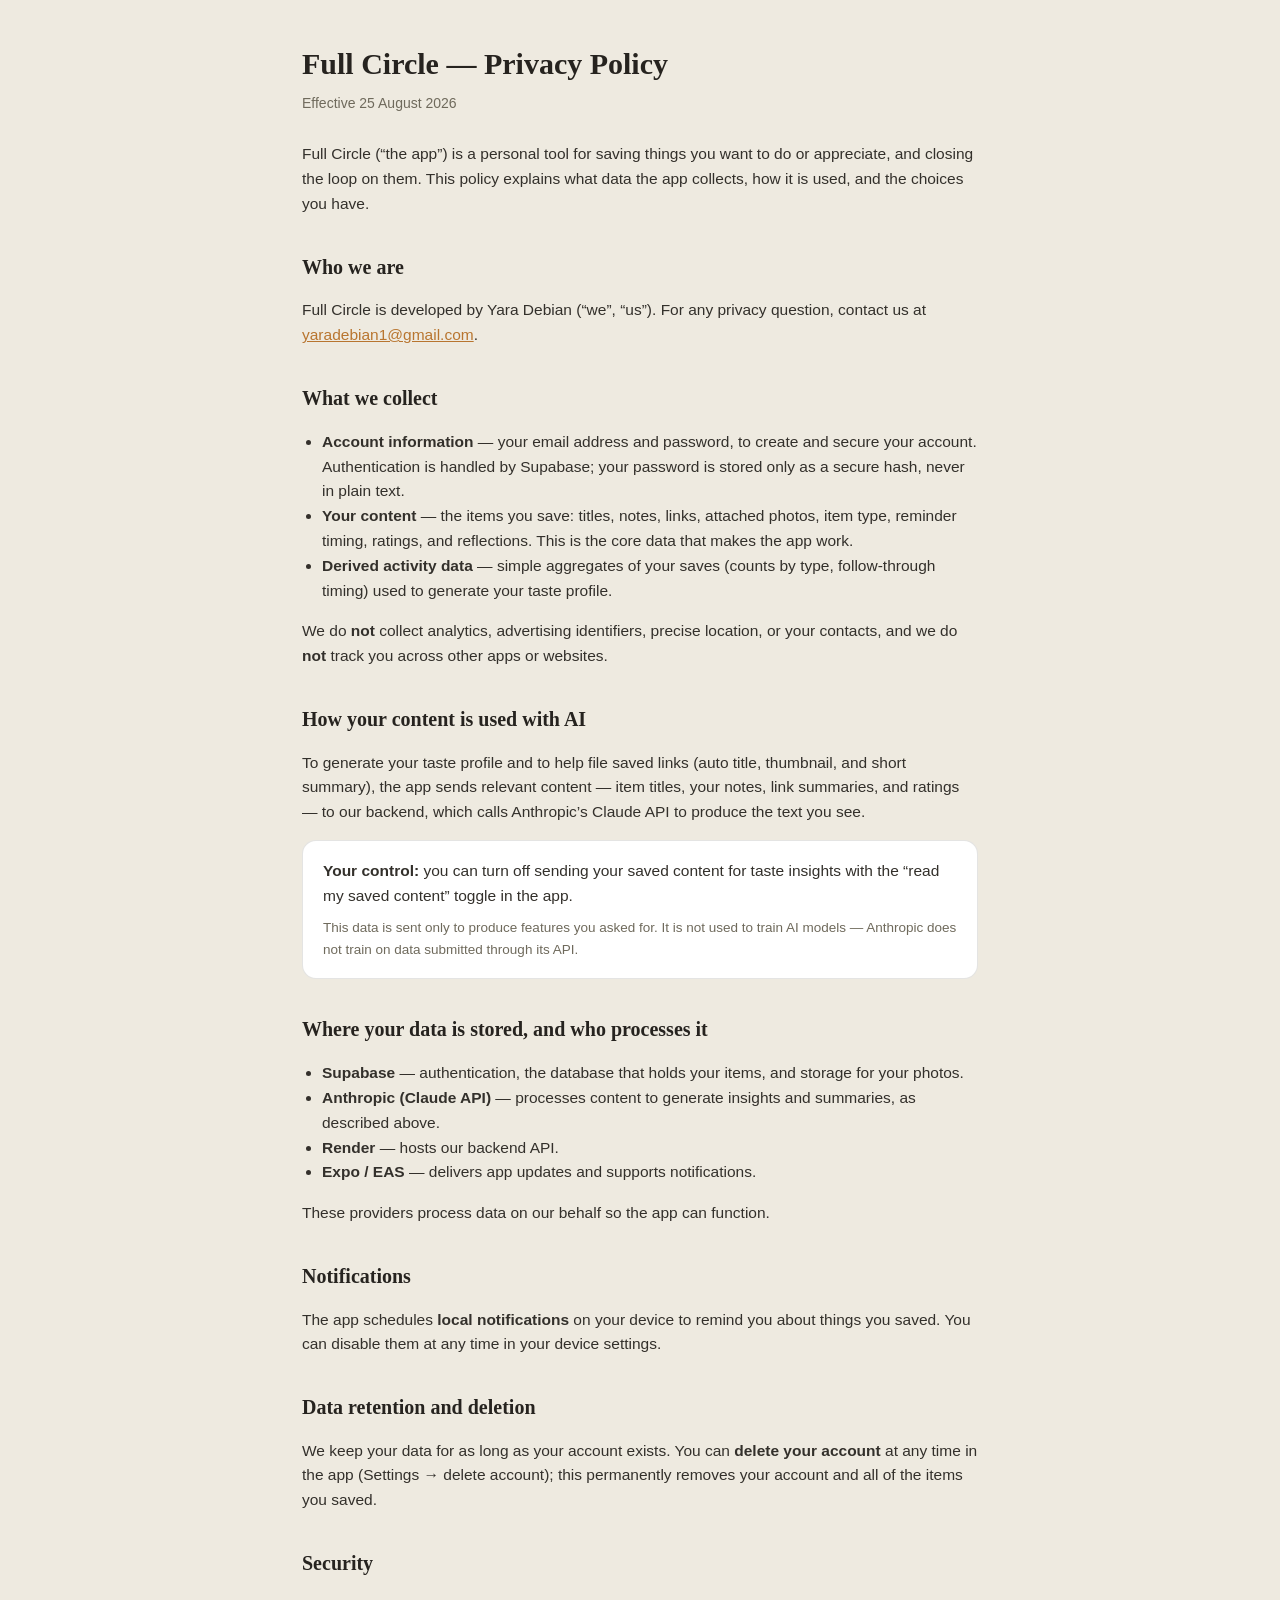
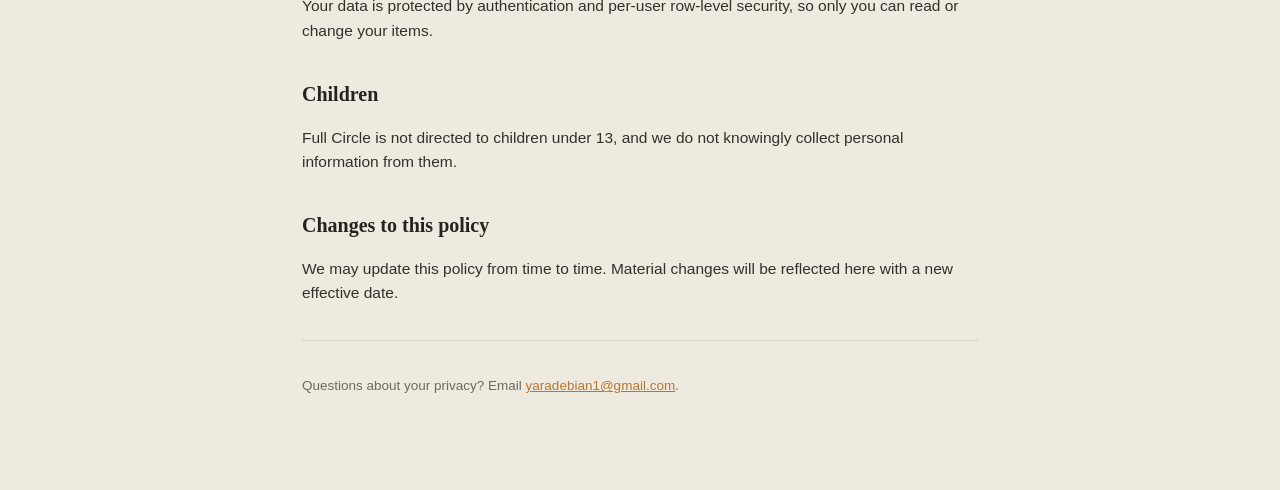
==== privacy.html @ 28b09f94 "add privacy policy" ====
<!doctype html>
<html lang="en">
<head>
<meta charset="utf-8" />
<meta name="viewport" content="width=device-width, initial-scale=1" />
<title>Full Circle — Privacy Policy</title>
<style>
  :root { --bg:#eeeae0; --surface:#fff; --ink:#26231f; --soft:#6f6a5c; --ring:#2f4a3e; --accent:#b8752f; --border:rgba(38,35,31,0.12); }
  * { box-sizing:border-box; }
  body { margin:0; background:var(--bg); color:var(--ink); font-family:-apple-system,BlinkMacSystemFont,"Segoe UI",Roboto,Helvetica,Arial,sans-serif; line-height:1.6; }
  .wrap { max-width:720px; margin:0 auto; padding:40px 22px 80px; }
  h1 { font-family:Georgia,serif; font-size:30px; margin:0 0 4px; }
  .eff { color:var(--soft); font-size:14px; margin:0 0 28px; }
  h2 { font-family:Georgia,serif; font-size:20px; margin:34px 0 10px; }
  p, li { font-size:15.5px; color:#33302b; }
  a { color:var(--accent); }
  ul { padding-left:20px; }
  .card { background:var(--surface); border:1px solid var(--border); border-radius:14px; padding:18px 20px; margin-top:14px; }
  hr { border:none; border-top:1px solid var(--border); margin:34px 0; }
  .muted { color:var(--soft); font-size:13.5px; }
</style>
</head>
<body>
<div class="wrap">
  <h1>Full Circle — Privacy Policy</h1>
  <p class="eff">Effective 25 August 2026</p>

  <p>Full Circle (“the app”) is a personal tool for saving things you want to do or appreciate, and closing the loop on them. This policy explains what data the app collects, how it is used, and the choices you have.</p>

  <h2>Who we are</h2>
  <p>Full Circle is developed by Yara Debian (“we”, “us”). For any privacy question, contact us at <a href="mailto:yaradebian1@gmail.com">yaradebian1@gmail.com</a>.</p>

  <h2>What we collect</h2>
  <ul>
    <li><strong>Account information</strong> — your email address and password, to create and secure your account. Authentication is handled by Supabase; your password is stored only as a secure hash, never in plain text.</li>
    <li><strong>Your content</strong> — the items you save: titles, notes, links, attached photos, item type, reminder timing, ratings, and reflections. This is the core data that makes the app work.</li>
    <li><strong>Derived activity data</strong> — simple aggregates of your saves (counts by type, follow-through timing) used to generate your taste profile.</li>
  </ul>
  <p>We do <strong>not</strong> collect analytics, advertising identifiers, precise location, or your contacts, and we do <strong>not</strong> track you across other apps or websites.</p>

  <h2>How your content is used with AI</h2>
  <p>To generate your taste profile and to help file saved links (auto title, thumbnail, and short summary), the app sends relevant content — item titles, your notes, link summaries, and ratings — to our backend, which calls Anthropic’s Claude API to produce the text you see.</p>
  <div class="card">
    <p style="margin:0 0 8px"><strong>Your control:</strong> you can turn off sending your saved content for taste insights with the “read my saved content” toggle in the app.</p>
    <p style="margin:0" class="muted">This data is sent only to produce features you asked for. It is not used to train AI models — Anthropic does not train on data submitted through its API.</p>
  </div>

  <h2>Where your data is stored, and who processes it</h2>
  <ul>
    <li><strong>Supabase</strong> — authentication, the database that holds your items, and storage for your photos.</li>
    <li><strong>Anthropic (Claude API)</strong> — processes content to generate insights and summaries, as described above.</li>
    <li><strong>Render</strong> — hosts our backend API.</li>
    <li><strong>Expo / EAS</strong> — delivers app updates and supports notifications.</li>
  </ul>
  <p>These providers process data on our behalf so the app can function.</p>

  <h2>Notifications</h2>
  <p>The app schedules <strong>local notifications</strong> on your device to remind you about things you saved. You can disable them at any time in your device settings.</p>

  <h2>Data retention and deletion</h2>
  <p>We keep your data for as long as your account exists. You can <strong>delete your account</strong> at any time in the app (Settings → delete account); this permanently removes your account and all of the items you saved.</p>

  <h2>Security</h2>
  <p>Your data is protected by authentication and per-user row-level security, so only you can read or change your items.</p>

  <h2>Children</h2>
  <p>Full Circle is not directed to children under 13, and we do not knowingly collect personal information from them.</p>

  <h2>Changes to this policy</h2>
  <p>We may update this policy from time to time. Material changes will be reflected here with a new effective date.</p>

  <hr />
  <p class="muted">Questions about your privacy? Email <a href="mailto:yaradebian1@gmail.com">yaradebian1@gmail.com</a>.</p>
</div>
</body>
</html>
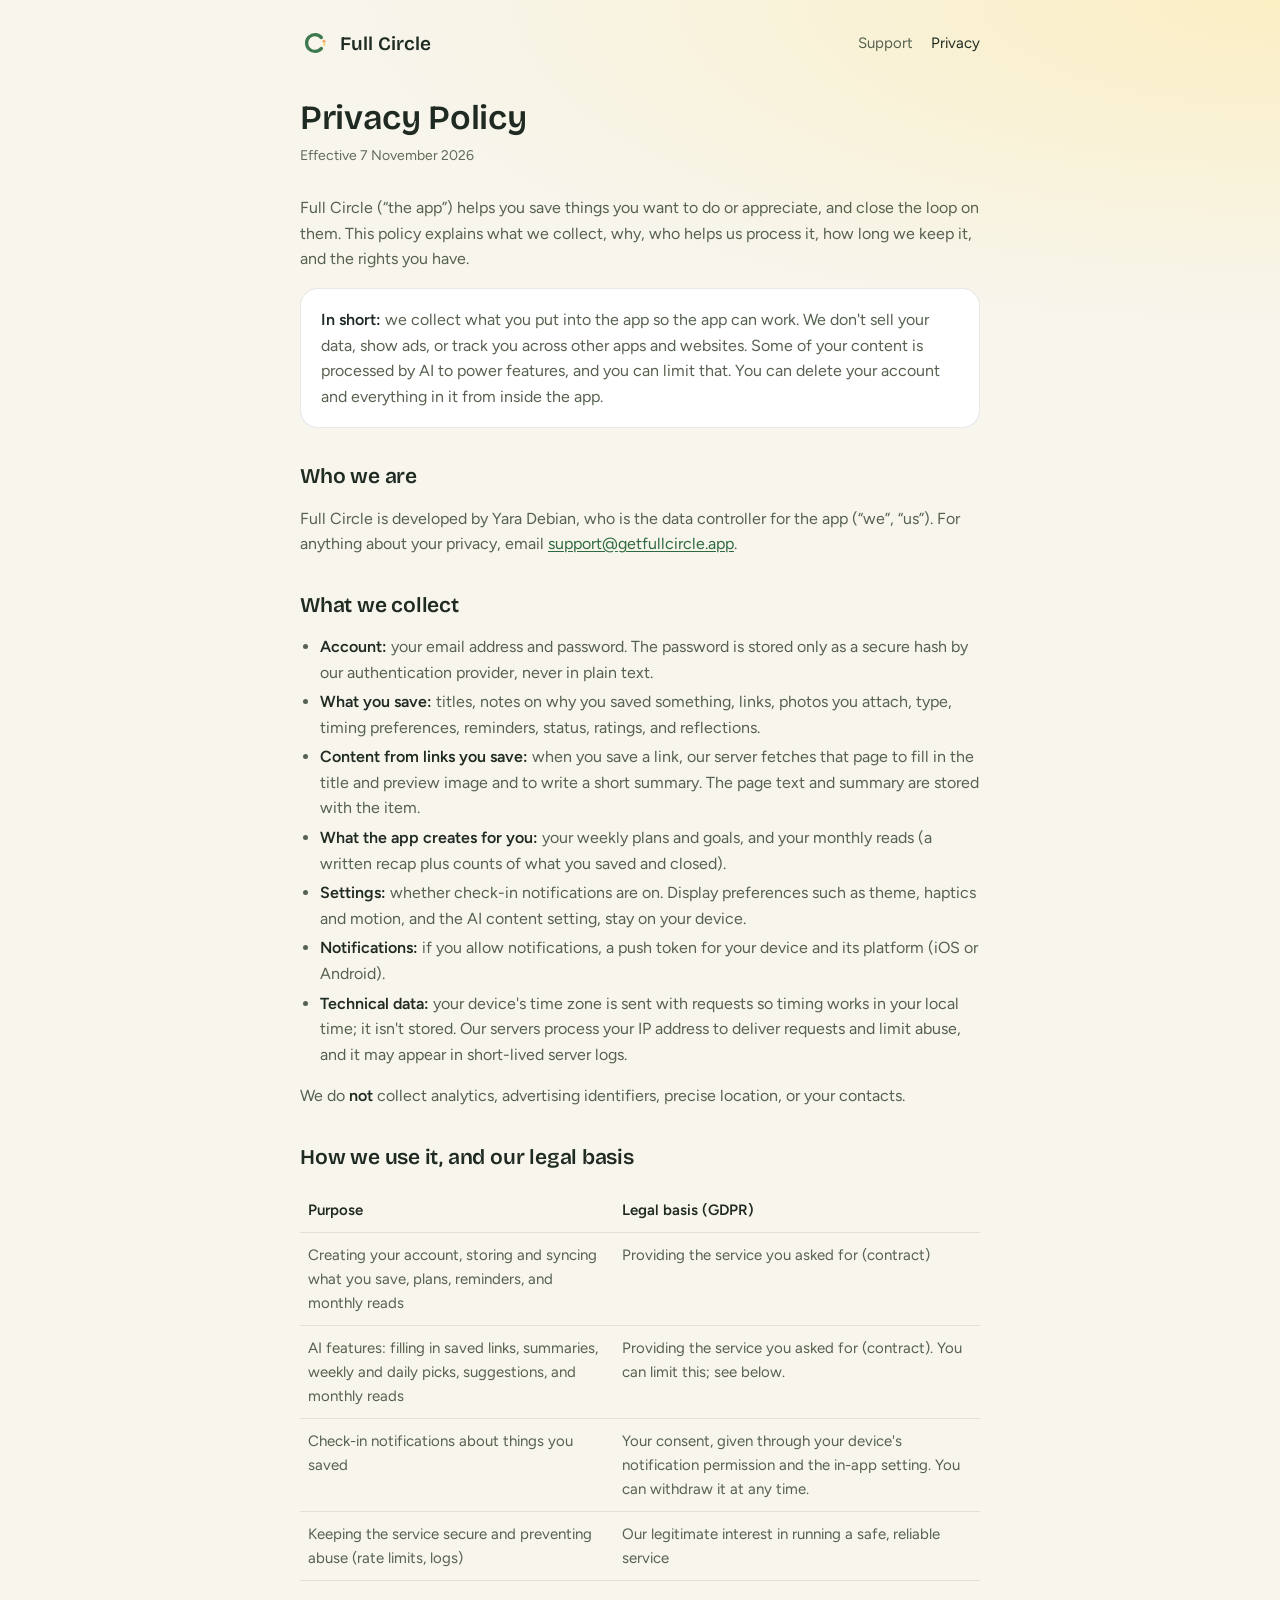
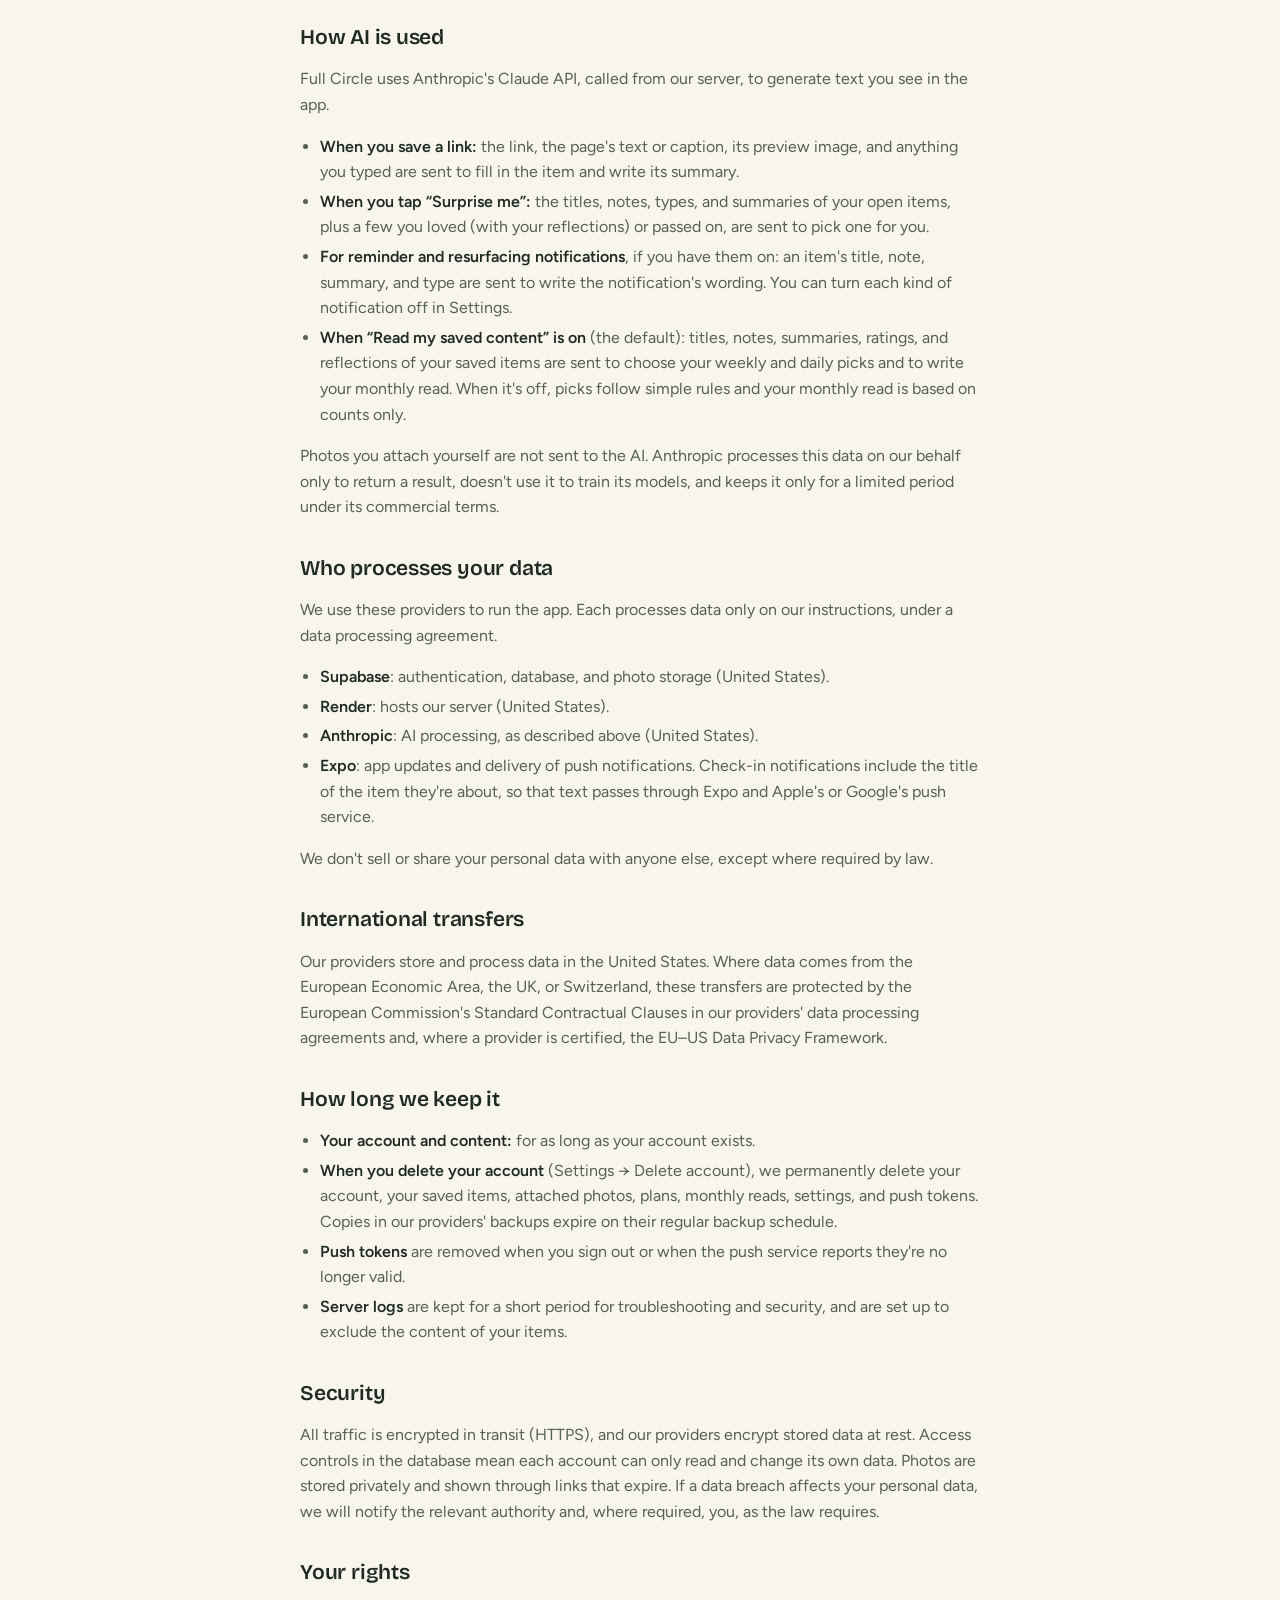
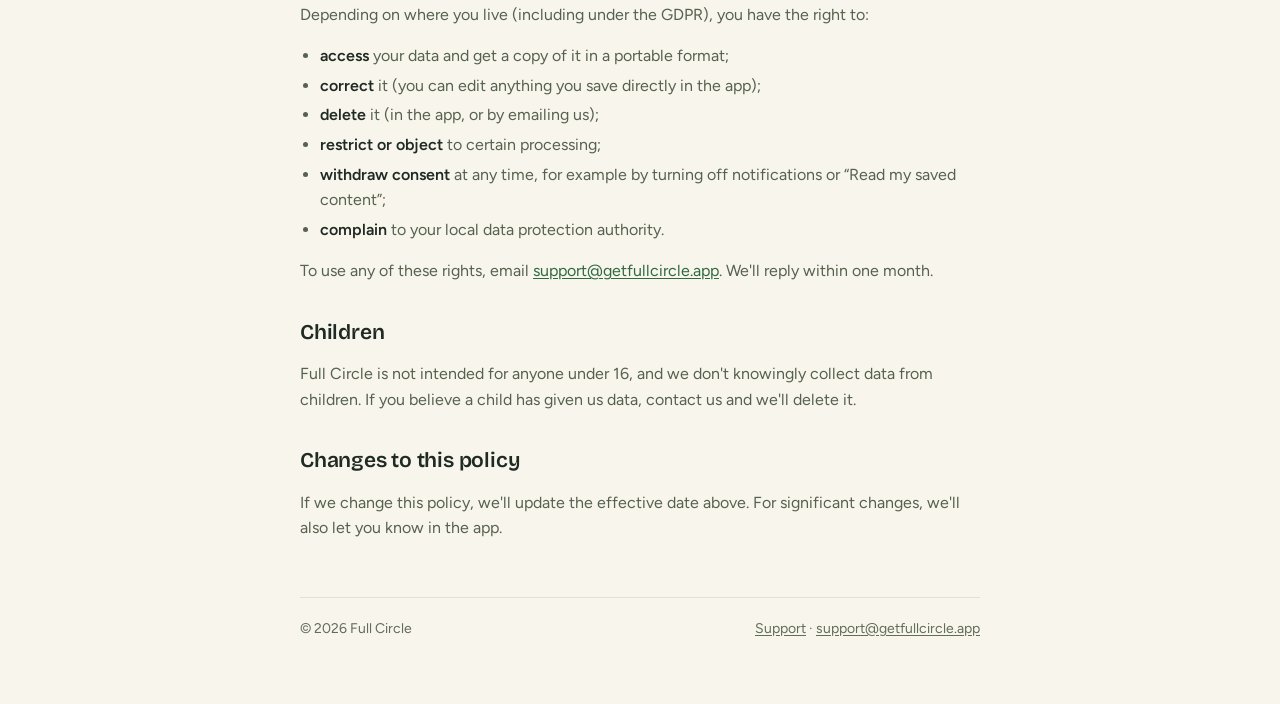
==== commit 724b5ed7: "Landing page, support page, and rewritten privacy policy - index.html is now a simple landing page; " ====
--- a/privacy.html
+++ b/privacy.html
@@ -3,74 +3,114 @@
 <head>
 <meta charset="utf-8" />
 <meta name="viewport" content="width=device-width, initial-scale=1" />
-<title>Full Circle — Privacy Policy</title>
-<style>
-  :root { --bg:#eeeae0; --surface:#fff; --ink:#26231f; --soft:#6f6a5c; --ring:#2f4a3e; --accent:#b8752f; --border:rgba(38,35,31,0.12); }
-  * { box-sizing:border-box; }
-  body { margin:0; background:var(--bg); color:var(--ink); font-family:-apple-system,BlinkMacSystemFont,"Segoe UI",Roboto,Helvetica,Arial,sans-serif; line-height:1.6; }
-  .wrap { max-width:720px; margin:0 auto; padding:40px 22px 80px; }
-  h1 { font-family:Georgia,serif; font-size:30px; margin:0 0 4px; }
-  .eff { color:var(--soft); font-size:14px; margin:0 0 28px; }
-  h2 { font-family:Georgia,serif; font-size:20px; margin:34px 0 10px; }
-  p, li { font-size:15.5px; color:#33302b; }
-  a { color:var(--accent); }
-  ul { padding-left:20px; }
-  .card { background:var(--surface); border:1px solid var(--border); border-radius:14px; padding:18px 20px; margin-top:14px; }
-  hr { border:none; border-top:1px solid var(--border); margin:34px 0; }
-  .muted { color:var(--soft); font-size:13.5px; }
-</style>
+<title>Full Circle Privacy Policy</title>
+<meta name="description" content="What Full Circle collects, why, who processes it, and the choices you have." />
+<meta name="theme-color" content="#F7F5EC" media="(prefers-color-scheme: light)" />
+<meta name="theme-color" content="#1A1816" media="(prefers-color-scheme: dark)" />
+<link rel="icon" type="image/png" href="assets/favicon.png" />
+<link rel="apple-touch-icon" href="assets/apple-touch-icon.png" />
+<link rel="stylesheet" href="assets/site.css" />
 </head>
 <body>
 <div class="wrap">
-  <h1>Full Circle — Privacy Policy</h1>
-  <p class="eff">Effective 25 August 2026</p>
+  <nav class="nav">
+    <a class="brand" href="/"><svg viewBox="0 0 100 100" aria-hidden="true"><path d="M71.4 32 A28 28 0 1 0 71.4 68" fill="none" stroke="var(--fern)" stroke-width="11" stroke-linecap="round"/><circle cx="80" cy="44" r="5" fill="var(--apricot)"/><circle cx="81" cy="55" r="4" fill="var(--butter)"/></svg>Full Circle</a>
+    <div class="nav-links"><a href="/support">Support</a><a href="/privacy" aria-current="page">Privacy</a></div>
+  </nav>
 
-  <p>Full Circle (“the app”) is a personal tool for saving things you want to do or appreciate, and closing the loop on them. This policy explains what data the app collects, how it is used, and the choices you have.</p>
+  <main>
+  <h1>Privacy Policy</h1>
+  <p class="meta">Effective 7 November 2026</p>
+
+  <p>Full Circle (“the app”) helps you save things you want to do or appreciate, and close the loop on them. This policy explains what we collect, why, who helps us process it, how long we keep it, and the rights you have.</p>
+
+  <div class="card">
+    <p><strong>In short:</strong> we collect what you put into the app so the app can work. We don't sell your data, show ads, or track you across other apps and websites. Some of your content is processed by AI to power features, and you can limit that. You can delete your account and everything in it from inside the app.</p>
+  </div>
 
   <h2>Who we are</h2>
-  <p>Full Circle is developed by Yara Debian (“we”, “us”). For any privacy question, contact us at <a href="mailto:yaradebian1@gmail.com">yaradebian1@gmail.com</a>.</p>
+  <p>Full Circle is developed by Yara Debian, who is the data controller for the app (“we”, “us”). For anything about your privacy, email <a href="mailto:support@getfullcircle.app">support@getfullcircle.app</a>.</p>
 
   <h2>What we collect</h2>
   <ul>
-    <li><strong>Account information</strong> — your email address and password, to create and secure your account. Authentication is handled by Supabase; your password is stored only as a secure hash, never in plain text.</li>
-    <li><strong>Your content</strong> — the items you save: titles, notes, links, attached photos, item type, reminder timing, ratings, and reflections. This is the core data that makes the app work.</li>
-    <li><strong>Derived activity data</strong> — simple aggregates of your saves (counts by type, follow-through timing) used to generate your taste profile.</li>
+    <li><strong>Account:</strong> your email address and password. The password is stored only as a secure hash by our authentication provider, never in plain text.</li>
+    <li><strong>What you save:</strong> titles, notes on why you saved something, links, photos you attach, type, timing preferences, reminders, status, ratings, and reflections.</li>
+    <li><strong>Content from links you save:</strong> when you save a link, our server fetches that page to fill in the title and preview image and to write a short summary. The page text and summary are stored with the item.</li>
+    <li><strong>What the app creates for you:</strong> your weekly plans and goals, and your monthly reads (a written recap plus counts of what you saved and closed).</li>
+    <li><strong>Settings:</strong> whether check-in notifications are on. Display preferences such as theme, haptics and motion, and the AI content setting, stay on your device.</li>
+    <li><strong>Notifications:</strong> if you allow notifications, a push token for your device and its platform (iOS or Android).</li>
+    <li><strong>Technical data:</strong> your device's time zone is sent with requests so timing works in your local time; it isn't stored. Our servers process your IP address to deliver requests and limit abuse, and it may appear in short-lived server logs.</li>
   </ul>
-  <p>We do <strong>not</strong> collect analytics, advertising identifiers, precise location, or your contacts, and we do <strong>not</strong> track you across other apps or websites.</p>
+  <p>We do <strong>not</strong> collect analytics, advertising identifiers, precise location, or your contacts.</p>
 
-  <h2>How your content is used with AI</h2>
-  <p>To generate your taste profile and to help file saved links (auto title, thumbnail, and short summary), the app sends relevant content — item titles, your notes, link summaries, and ratings — to our backend, which calls Anthropic’s Claude API to produce the text you see.</p>
-  <div class="card">
-    <p style="margin:0 0 8px"><strong>Your control:</strong> you can turn off sending your saved content for taste insights with the “read my saved content” toggle in the app.</p>
-    <p style="margin:0" class="muted">This data is sent only to produce features you asked for. It is not used to train AI models — Anthropic does not train on data submitted through its API.</p>
+  <h2>How we use it, and our legal basis</h2>
+  <div class="table-scroll">
+  <table>
+    <tr><th>Purpose</th><th>Legal basis (GDPR)</th></tr>
+    <tr><td>Creating your account, storing and syncing what you save, plans, reminders, and monthly reads</td><td>Providing the service you asked for (contract)</td></tr>
+    <tr><td>AI features: filling in saved links, summaries, weekly and daily picks, suggestions, and monthly reads</td><td>Providing the service you asked for (contract). You can limit this; see below.</td></tr>
+    <tr><td>Check-in notifications about things you saved</td><td>Your consent, given through your device's notification permission and the in-app setting. You can withdraw it at any time.</td></tr>
+    <tr><td>Keeping the service secure and preventing abuse (rate limits, logs)</td><td>Our legitimate interest in running a safe, reliable service</td></tr>
+  </table>
   </div>
 
-  <h2>Where your data is stored, and who processes it</h2>
+  <h2>How AI is used</h2>
+  <p>Full Circle uses Anthropic's Claude API, called from our server, to generate text you see in the app.</p>
   <ul>
-    <li><strong>Supabase</strong> — authentication, the database that holds your items, and storage for your photos.</li>
-    <li><strong>Anthropic (Claude API)</strong> — processes content to generate insights and summaries, as described above.</li>
-    <li><strong>Render</strong> — hosts our backend API.</li>
-    <li><strong>Expo / EAS</strong> — delivers app updates and supports notifications.</li>
+    <li><strong>When you save a link:</strong> the link, the page's text or caption, its preview image, and anything you typed are sent to fill in the item and write its summary.</li>
+    <li><strong>When you tap “Surprise me”:</strong> the titles, notes, types, and summaries of your open items, plus a few you loved (with your reflections) or passed on, are sent to pick one for you.</li>
+    <li><strong>For reminder and resurfacing notifications</strong>, if you have them on: an item's title, note, summary, and type are sent to write the notification's wording. You can turn each kind of notification off in Settings.</li>
+    <li><strong>When “Read my saved content” is on</strong> (the default): titles, notes, summaries, ratings, and reflections of your saved items are sent to choose your weekly and daily picks and to write your monthly read. When it's off, picks follow simple rules and your monthly read is based on counts only.</li>
   </ul>
-  <p>These providers process data on our behalf so the app can function.</p>
+  <p>Photos you attach yourself are not sent to the AI. Anthropic processes this data on our behalf only to return a result, doesn't use it to train its models, and keeps it only for a limited period under its commercial terms.</p>
 
-  <h2>Notifications</h2>
-  <p>The app schedules <strong>local notifications</strong> on your device to remind you about things you saved. You can disable them at any time in your device settings.</p>
+  <h2>Who processes your data</h2>
+  <p>We use these providers to run the app. Each processes data only on our instructions, under a data processing agreement.</p>
+  <ul>
+    <li><strong>Supabase</strong>: authentication, database, and photo storage (United States).</li>
+    <li><strong>Render</strong>: hosts our server (United States).</li>
+    <li><strong>Anthropic</strong>: AI processing, as described above (United States).</li>
+    <li><strong>Expo</strong>: app updates and delivery of push notifications. Check-in notifications include the title of the item they're about, so that text passes through Expo and Apple's or Google's push service.</li>
+  </ul>
+  <p>We don't sell or share your personal data with anyone else, except where required by law.</p>
 
-  <h2>Data retention and deletion</h2>
-  <p>We keep your data for as long as your account exists. You can <strong>delete your account</strong> at any time in the app (Settings → delete account); this permanently removes your account and all of the items you saved.</p>
+  <h2>International transfers</h2>
+  <p>Our providers store and process data in the United States. Where data comes from the European Economic Area, the UK, or Switzerland, these transfers are protected by the European Commission's Standard Contractual Clauses in our providers' data processing agreements and, where a provider is certified, the EU–US Data Privacy Framework.</p>
+
+  <h2>How long we keep it</h2>
+  <ul>
+    <li><strong>Your account and content:</strong> for as long as your account exists.</li>
+    <li><strong>When you delete your account</strong> (Settings → Delete account), we permanently delete your account, your saved items, attached photos, plans, monthly reads, settings, and push tokens. Copies in our providers' backups expire on their regular backup schedule.</li>
+    <li><strong>Push tokens</strong> are removed when you sign out or when the push service reports they're no longer valid.</li>
+    <li><strong>Server logs</strong> are kept for a short period for troubleshooting and security, and are set up to exclude the content of your items.</li>
+  </ul>
 
   <h2>Security</h2>
-  <p>Your data is protected by authentication and per-user row-level security, so only you can read or change your items.</p>
+  <p>All traffic is encrypted in transit (HTTPS), and our providers encrypt stored data at rest. Access controls in the database mean each account can only read and change its own data. Photos are stored privately and shown through links that expire. If a data breach affects your personal data, we will notify the relevant authority and, where required, you, as the law requires.</p>
+
+  <h2>Your rights</h2>
+  <p>Depending on where you live (including under the GDPR), you have the right to:</p>
+  <ul>
+    <li><strong>access</strong> your data and get a copy of it in a portable format;</li>
+    <li><strong>correct</strong> it (you can edit anything you save directly in the app);</li>
+    <li><strong>delete</strong> it (in the app, or by emailing us);</li>
+    <li><strong>restrict or object</strong> to certain processing;</li>
+    <li><strong>withdraw consent</strong> at any time, for example by turning off notifications or “Read my saved content”;</li>
+    <li><strong>complain</strong> to your local data protection authority.</li>
+  </ul>
+  <p>To use any of these rights, email <a href="mailto:support@getfullcircle.app">support@getfullcircle.app</a>. We'll reply within one month.</p>
 
   <h2>Children</h2>
-  <p>Full Circle is not directed to children under 13, and we do not knowingly collect personal information from them.</p>
+  <p>Full Circle is not intended for anyone under 16, and we don't knowingly collect data from children. If you believe a child has given us data, contact us and we'll delete it.</p>
 
   <h2>Changes to this policy</h2>
-  <p>We may update this policy from time to time. Material changes will be reflected here with a new effective date.</p>
+  <p>If we change this policy, we'll update the effective date above. For significant changes, we'll also let you know in the app.</p>
+  </main>
 
-  <hr />
-  <p class="muted">Questions about your privacy? Email <a href="mailto:yaradebian1@gmail.com">yaradebian1@gmail.com</a>.</p>
+  <footer>
+    <span>© 2026 Full Circle</span>
+    <span><a href="/support">Support</a> · <a href="mailto:support@getfullcircle.app">support@getfullcircle.app</a></span>
+  </footer>
 </div>
 </body>
 </html>
--- a/assets/site.css
+++ b/assets/site.css
@@ -0,0 +1,74 @@
+@font-face { font-family: "Bricolage Grotesque"; font-weight: 600; font-display: swap; src: url("fonts/BricolageGrotesque_600SemiBold.ttf") format("truetype"); }
+@font-face { font-family: "Figtree"; font-weight: 400; font-display: swap; src: url("fonts/Figtree_400Regular.ttf") format("truetype"); }
+@font-face { font-family: "Figtree"; font-weight: 600; font-display: swap; src: url("fonts/Figtree_600SemiBold.ttf") format("truetype"); }
+
+/* Mirrors the app's day/evening palettes in app/src/theme/palette.ts */
+:root {
+  --ground: #F7F5EC; --sun: #FBEFC4; --surface: #FFFFFF;
+  --line: rgba(31,42,34,0.10);
+  --ink: #1F2A22; --ink2: #56614F; --ink3: #626C5B;
+  --fern: #3F7A4E; --fern-ink: #2F6A3F; --fern-soft: #DCEBD9;
+  --apricot: #F2A65A; --butter: #F6D86B;
+  color-scheme: light dark;
+}
+@media (prefers-color-scheme: dark) {
+  :root {
+    --ground: #1A1816; --sun: #2B241C; --surface: #24211E;
+    --line: rgba(243,238,230,0.10);
+    --ink: #F3EEE6; --ink2: #C7BFB3; --ink3: #A69D90;
+    --fern: #B5CDA9; --fern-ink: #B5CDA9; --fern-soft: #2F3A2C;
+    --apricot: #F2B989; --butter: #EBD38A;
+  }
+}
+
+* { box-sizing: border-box; }
+html { -webkit-text-size-adjust: 100%; }
+body {
+  margin: 0; min-height: 100vh; color: var(--ink);
+  background: radial-gradient(120% 60% at 100% 0%, var(--sun) 0%, transparent 60%), var(--ground);
+  background-attachment: fixed;
+  font: 400 16px/1.6 "Figtree", -apple-system, BlinkMacSystemFont, "Segoe UI", Roboto, sans-serif;
+}
+a { color: var(--fern-ink); text-underline-offset: 2px; }
+strong { font-weight: 600; }
+
+.wrap { max-width: 720px; margin: 0 auto; padding: 28px 20px 64px; }
+.nav { display: flex; align-items: center; justify-content: space-between; gap: 12px; margin-bottom: 40px; }
+.brand { display: inline-flex; align-items: center; gap: 10px; color: var(--ink); text-decoration: none;
+         font: 600 19px/1 "Bricolage Grotesque", Georgia, serif; }
+.brand svg { width: 30px; height: 30px; }
+.nav-links { display: flex; gap: 18px; font-size: 15px; }
+.nav-links a { color: var(--ink2); text-decoration: none; }
+.nav-links a:hover, .nav-links a[aria-current] { color: var(--ink); }
+
+h1, h2, h3 { font-family: "Bricolage Grotesque", Georgia, serif; font-weight: 600; letter-spacing: -0.01em; line-height: 1.2; }
+h1 { font-size: 34px; margin: 0 0 6px; }
+h2 { font-size: 21px; margin: 36px 0 10px; }
+h3 { font-size: 17px; margin: 22px 0 6px; }
+p, li { color: var(--ink2); }
+ul { padding-left: 20px; }
+li { margin: 4px 0; }
+li strong, p strong { color: var(--ink); }
+
+.meta { color: var(--ink3); font-size: 14px; margin: 0 0 28px; }
+.card { background: var(--surface); border: 1px solid var(--line); border-radius: 18px; padding: 18px 20px; margin: 16px 0; }
+.card p { margin: 0 0 8px; } .card p:last-child { margin: 0; }
+table { width: 100%; border-collapse: collapse; font-size: 15px; margin: 8px 0; }
+th, td { text-align: left; vertical-align: top; padding: 10px 8px; border-bottom: 1px solid var(--line); color: var(--ink2); }
+th { color: var(--ink); font-weight: 600; }
+.table-scroll { overflow-x: auto; }
+
+.hero { text-align: center; padding: 56px 0 24px; }
+.hero svg { width: 96px; height: 96px; margin-bottom: 24px; }
+.hero h1 { font-size: clamp(34px, 8vw, 52px); margin-bottom: 14px; }
+.hero .lede { font-size: 19px; max-width: 30em; margin: 0 auto; }
+.pill { display: inline-block; margin-top: 26px; padding: 7px 14px; border-radius: 999px;
+        background: var(--fern-soft); color: var(--fern-ink); font-size: 14px; font-weight: 600; }
+.points { display: grid; gap: 14px; margin-top: 48px; }
+@media (min-width: 640px) { .points { grid-template-columns: repeat(3, 1fr); } }
+.points .card { margin: 0; }
+.points h3 { margin-top: 0; }
+
+footer { margin-top: 56px; padding-top: 20px; border-top: 1px solid var(--line); font-size: 14px; color: var(--ink3);
+         display: flex; flex-wrap: wrap; gap: 8px 18px; justify-content: space-between; }
+footer a { color: var(--ink3); }
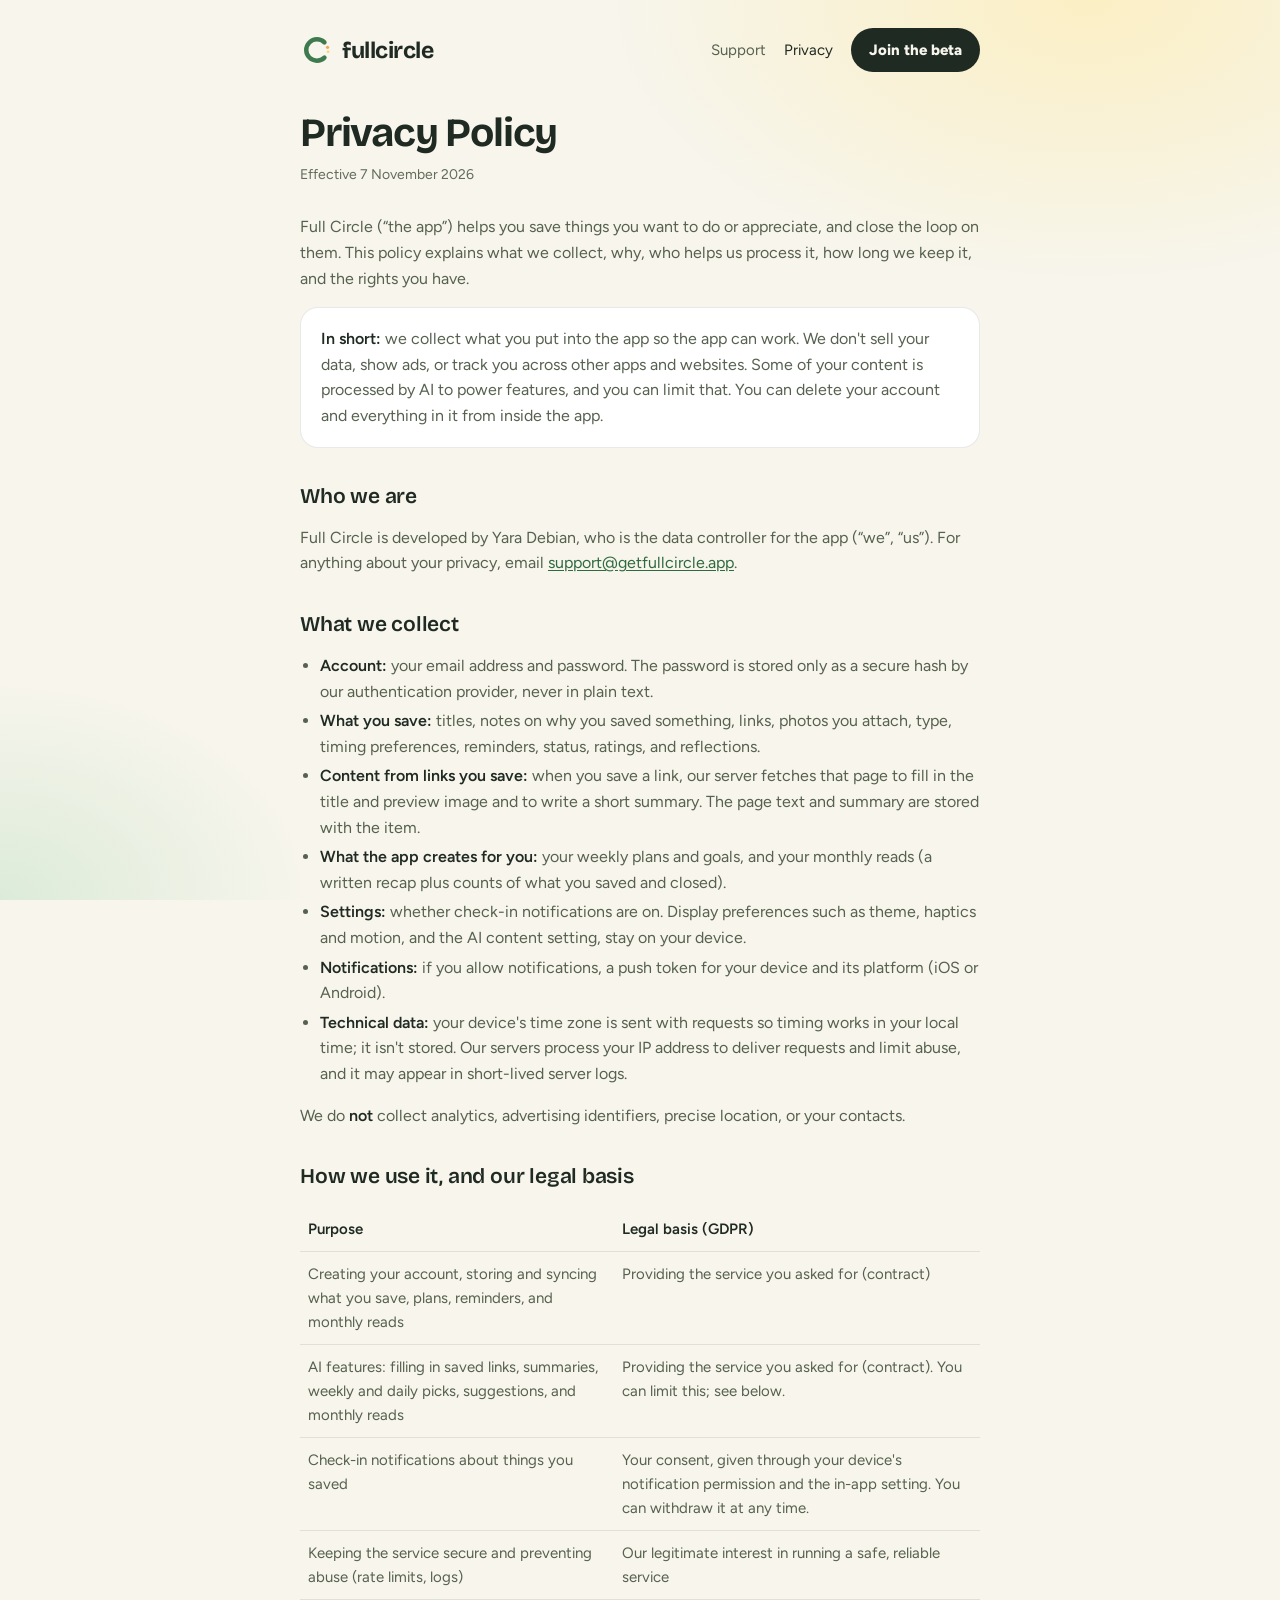
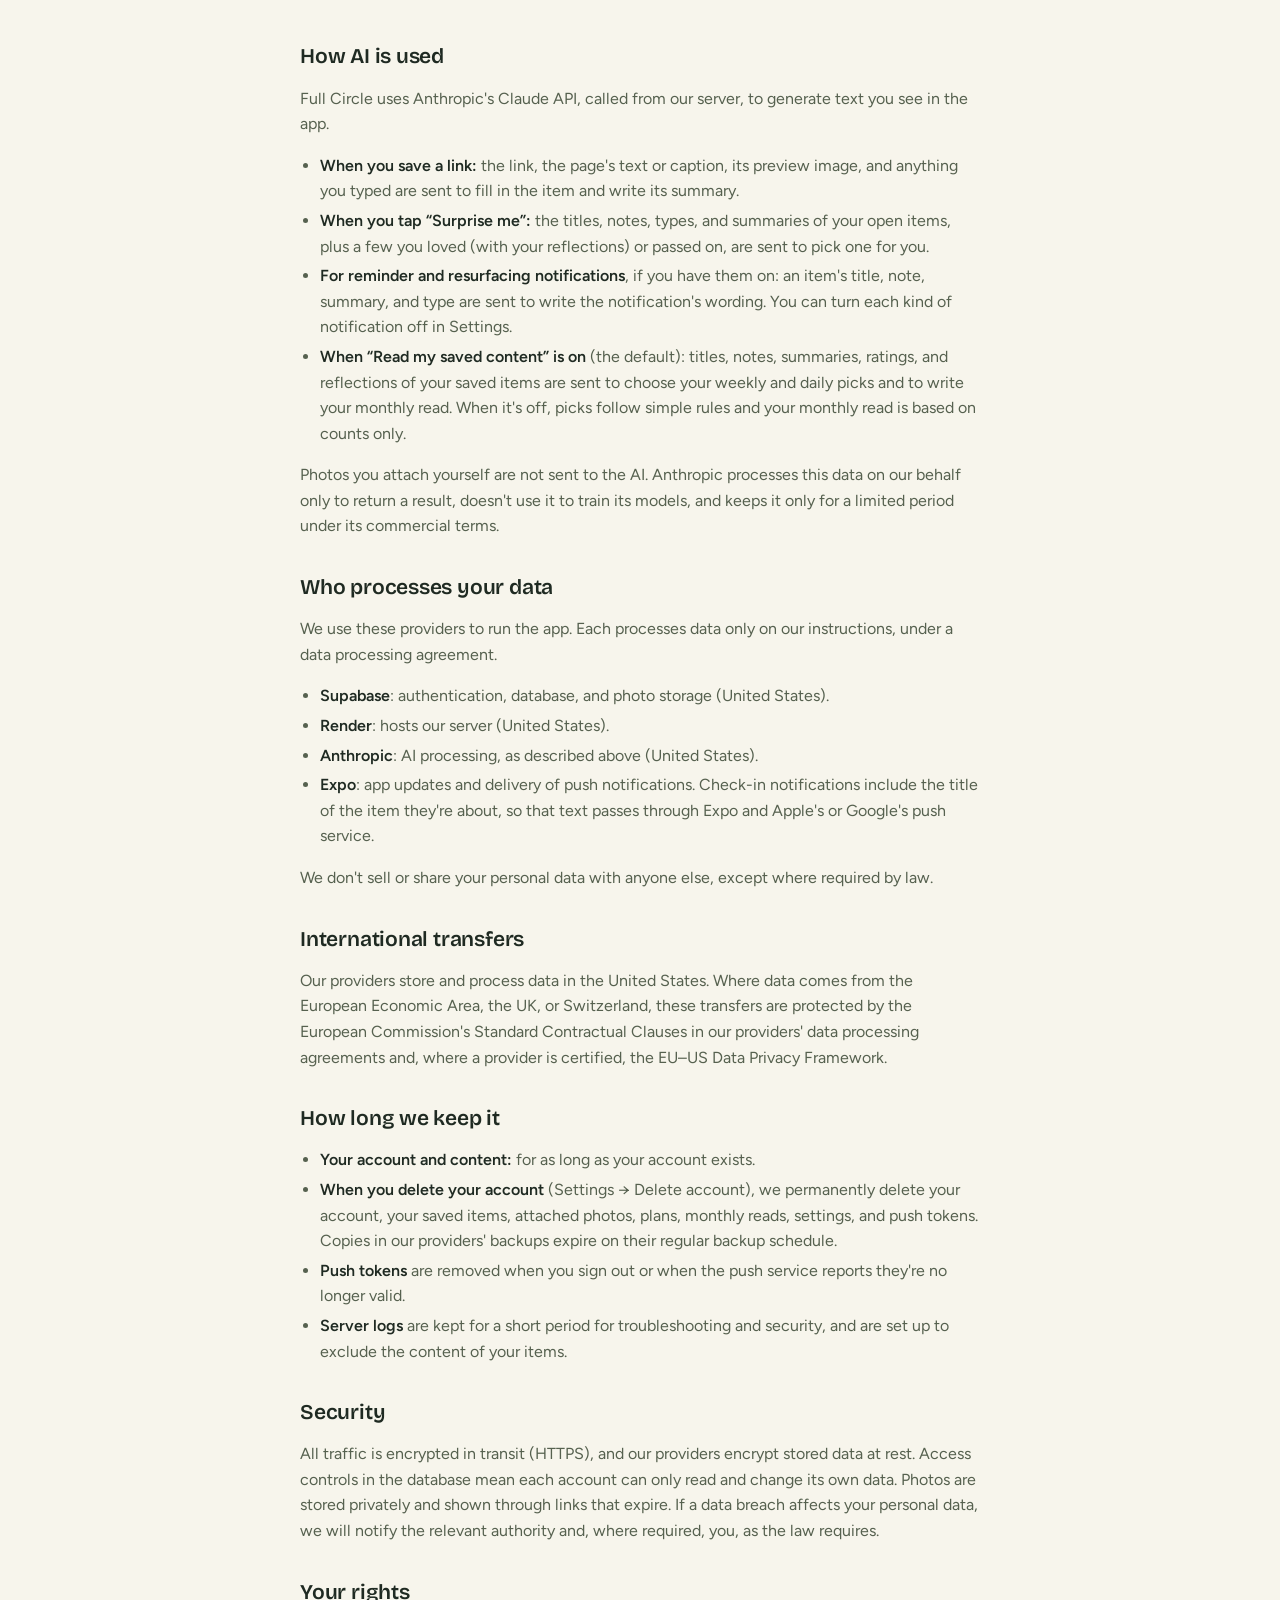
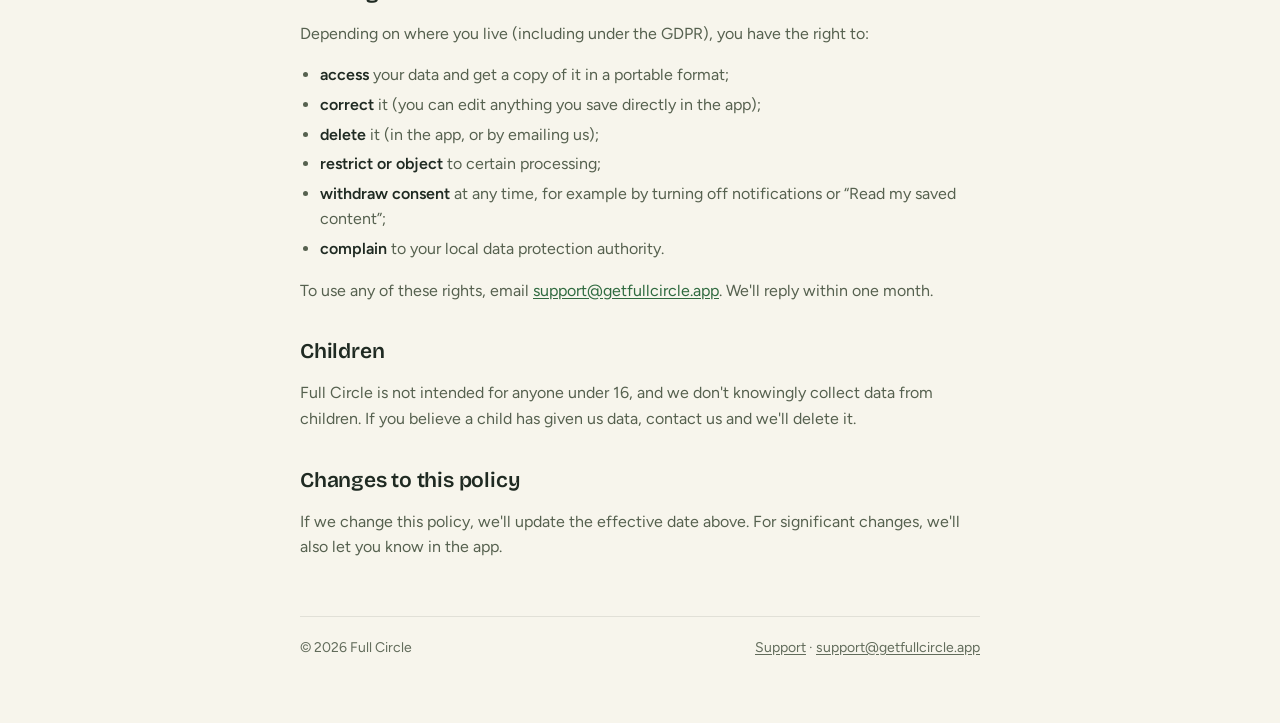
==== commit d3aea51a: "Redesign the landing page around the filling circle The landing page is now the scroll-driven circle" ====
--- a/privacy.html
+++ b/privacy.html
@@ -7,6 +7,9 @@
 <meta name="description" content="What Full Circle collects, why, who processes it, and the choices you have." />
 <meta name="theme-color" content="#F7F5EC" media="(prefers-color-scheme: light)" />
 <meta name="theme-color" content="#1A1816" media="(prefers-color-scheme: dark)" />
+<meta property="og:title" content="fullcircle privacy policy" />
+<meta property="og:image" content="https://getfullcircle.app/assets/og.png" />
+<meta name="twitter:card" content="summary_large_image" />
 <link rel="icon" type="image/png" href="assets/favicon.png" />
 <link rel="apple-touch-icon" href="assets/apple-touch-icon.png" />
 <link rel="stylesheet" href="assets/site.css" />
@@ -14,8 +17,8 @@
 <body>
 <div class="wrap">
   <nav class="nav">
-    <a class="brand" href="/"><svg viewBox="0 0 100 100" aria-hidden="true"><path d="M71.4 32 A28 28 0 1 0 71.4 68" fill="none" stroke="var(--fern)" stroke-width="11" stroke-linecap="round"/><circle cx="80" cy="44" r="5" fill="var(--apricot)"/><circle cx="81" cy="55" r="4" fill="var(--butter)"/></svg>Full Circle</a>
-    <div class="nav-links"><a href="/support">Support</a><a href="/privacy" aria-current="page">Privacy</a></div>
+    <a class="brand" href="/"><svg viewBox="0 0 36 36" fill="none" aria-hidden="true"><path d="M27.5 9.5A12 12 0 1 0 27.5 26.5" stroke="var(--fern)" stroke-width="5" stroke-linecap="round"/><circle cx="31" cy="15" r="1.8" fill="#F2A65A"/><circle cx="31.6" cy="20" r="1.5" fill="#F6D86B"/></svg>fullcircle</a>
+    <div class="nav-links"><a href="/support">Support</a><a href="/privacy" aria-current="page">Privacy</a><a class="join" href="mailto:support@getfullcircle.app?subject=Join%20the%20fullcircle%20beta">Join the beta</a></div>
   </nav>
 
   <main>
--- a/assets/site.css
+++ b/assets/site.css
@@ -1,4 +1,6 @@
 @font-face { font-family: "Bricolage Grotesque"; font-weight: 600; font-display: swap; src: url("fonts/BricolageGrotesque_600SemiBold.ttf") format("truetype"); }
+@font-face { font-family: "Bricolage Grotesque"; font-weight: 700; font-display: swap; src: url("fonts/BricolageGrotesque_700Bold.ttf") format("truetype"); }
+@font-face { font-family: "Figtree"; font-weight: 800; font-display: swap; src: url("fonts/Figtree_800ExtraBold.ttf") format("truetype"); }
 @font-face { font-family: "Figtree"; font-weight: 400; font-display: swap; src: url("fonts/Figtree_400Regular.ttf") format("truetype"); }
 @font-face { font-family: "Figtree"; font-weight: 600; font-display: swap; src: url("fonts/Figtree_600SemiBold.ttf") format("truetype"); }
 
@@ -25,7 +27,7 @@
 html { -webkit-text-size-adjust: 100%; }
 body {
   margin: 0; min-height: 100vh; color: var(--ink);
-  background: radial-gradient(120% 60% at 100% 0%, var(--sun) 0%, transparent 60%), var(--ground);
+  background: radial-gradient(60% 50% at 85% 0%, var(--sun) 0%, transparent 62%), radial-gradient(40% 40% at 0% 100%, var(--fern-soft) 0%, transparent 60%), var(--ground);
   background-attachment: fixed;
   font: 400 16px/1.6 "Figtree", -apple-system, BlinkMacSystemFont, "Segoe UI", Roboto, sans-serif;
 }
@@ -35,14 +37,18 @@
 .wrap { max-width: 720px; margin: 0 auto; padding: 28px 20px 64px; }
 .nav { display: flex; align-items: center; justify-content: space-between; gap: 12px; margin-bottom: 40px; }
 .brand { display: inline-flex; align-items: center; gap: 10px; color: var(--ink); text-decoration: none;
-         font: 600 19px/1 "Bricolage Grotesque", Georgia, serif; }
-.brand svg { width: 30px; height: 30px; }
-.nav-links { display: flex; gap: 18px; font-size: 15px; }
+         font: 700 23px/1 "Bricolage Grotesque", Georgia, serif; letter-spacing: -0.02em; }
+.brand svg { width: 32px; height: 32px; }
+.nav-links { display: flex; align-items: center; gap: 18px; font-size: 15px; }
+.nav-links a.join { height: 44px; padding: 0 18px; border-radius: 22px; display: inline-flex; align-items: center;
+                    font-weight: 800; background: var(--ink); color: var(--ground); }
+.nav-links a.join:hover { color: var(--ground); }
+@media (max-width: 480px) { .nav-links { gap: 12px; } .nav-links a.join { display: none; } }
 .nav-links a { color: var(--ink2); text-decoration: none; }
 .nav-links a:hover, .nav-links a[aria-current] { color: var(--ink); }
 
 h1, h2, h3 { font-family: "Bricolage Grotesque", Georgia, serif; font-weight: 600; letter-spacing: -0.01em; line-height: 1.2; }
-h1 { font-size: 34px; margin: 0 0 6px; }
+h1 { font-size: 40px; font-weight: 700; letter-spacing: -0.03em; line-height: 1.05; margin: 0 0 10px; }
 h2 { font-size: 21px; margin: 36px 0 10px; }
 h3 { font-size: 17px; margin: 22px 0 6px; }
 p, li { color: var(--ink2); }
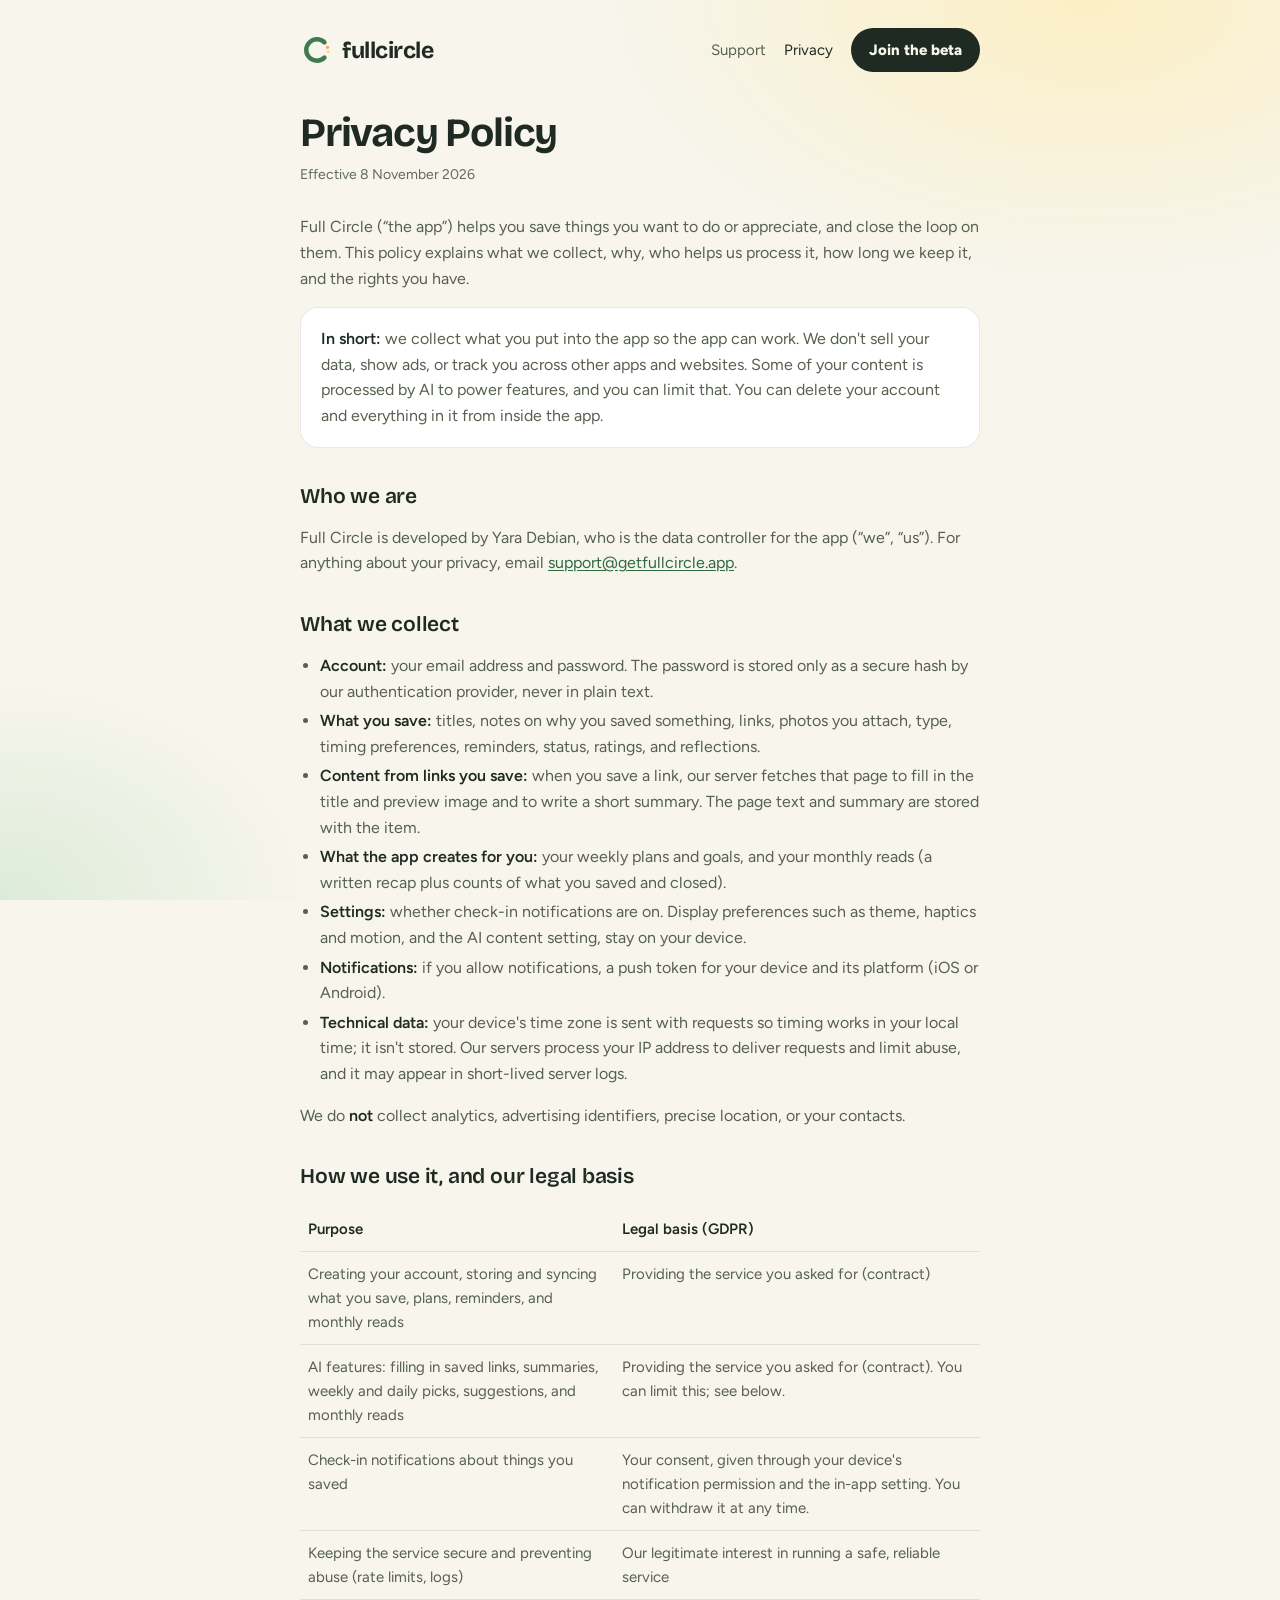
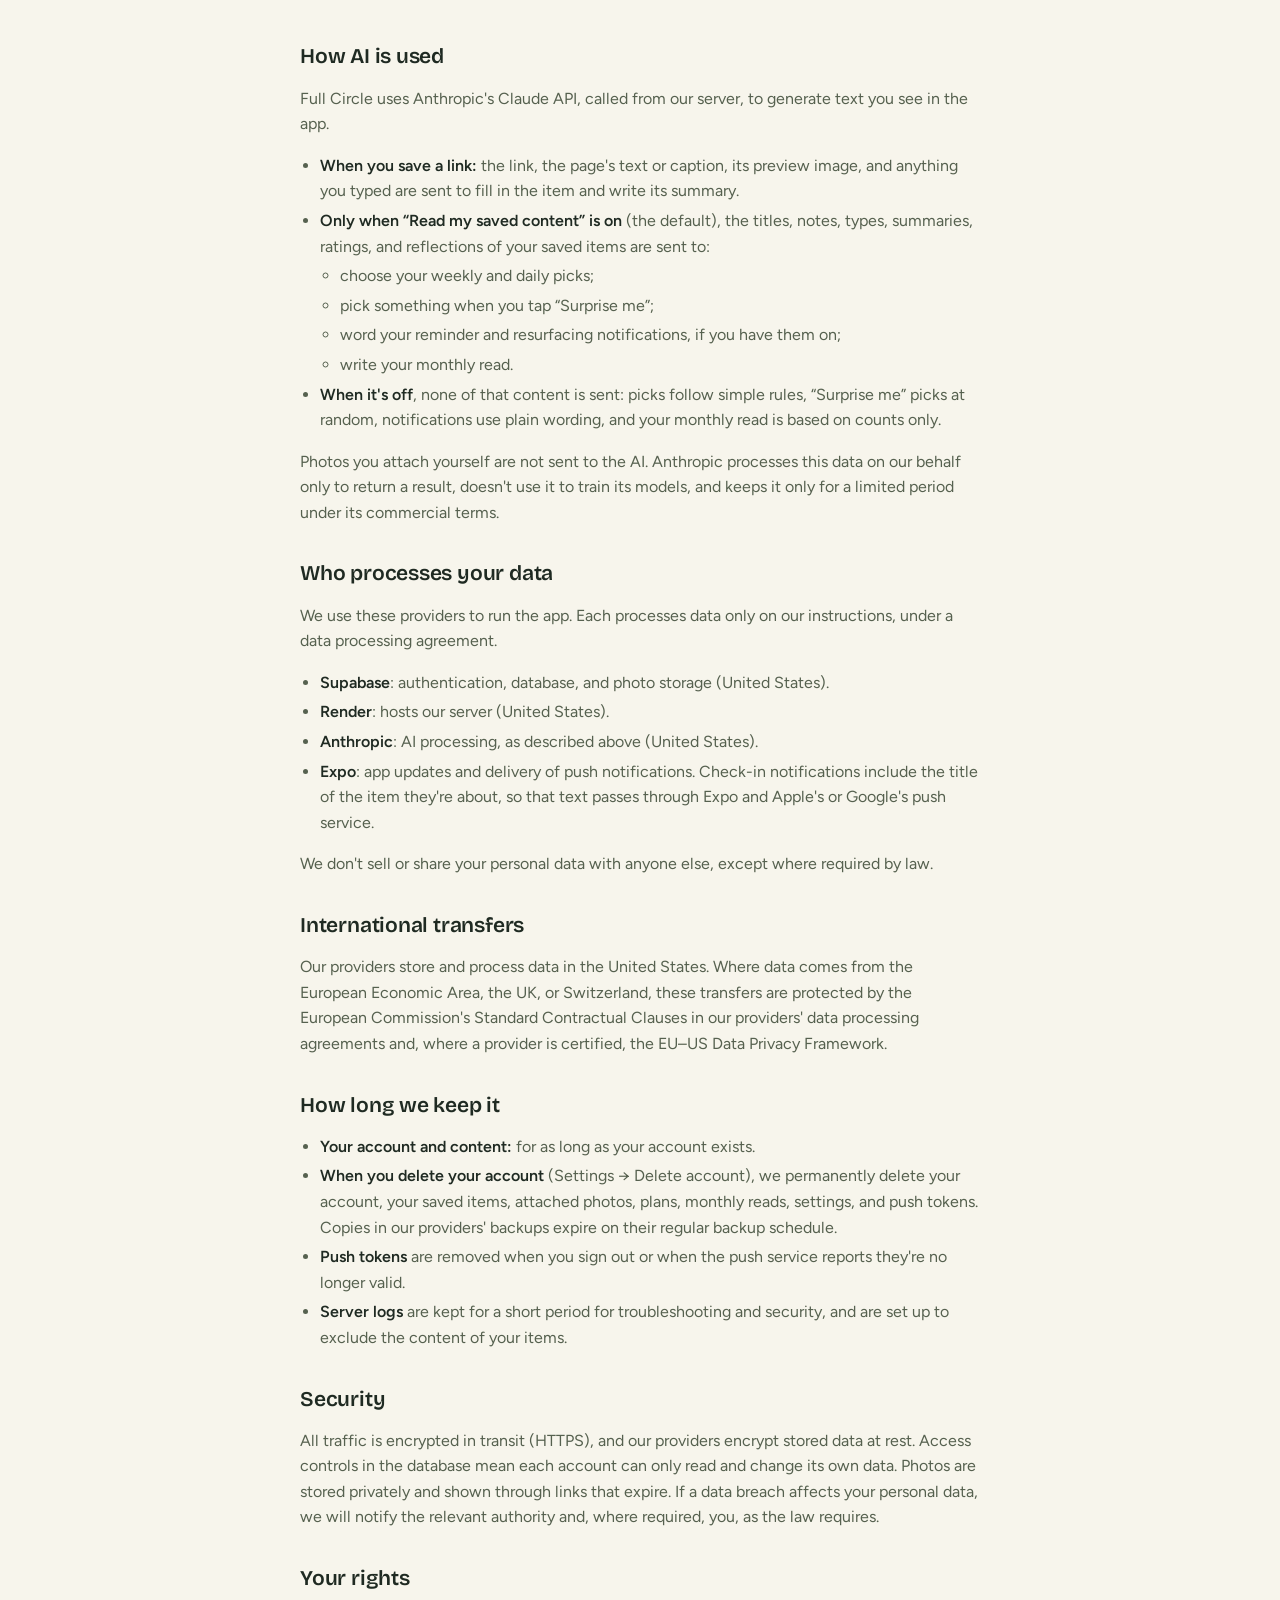
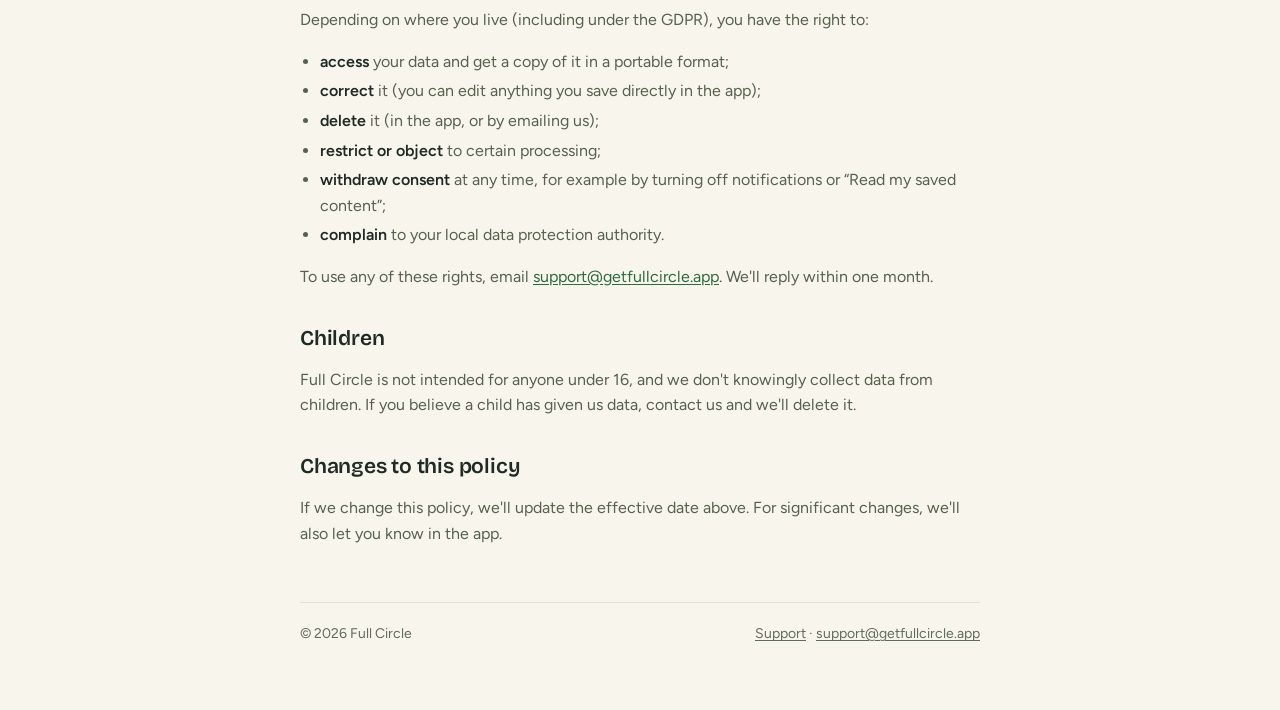
==== commit 3bfcc0b2: "Policy: "Read my saved content" now covers every optional AI use Matches the app change: with the to" ====
--- a/privacy.html
+++ b/privacy.html
@@ -12,7 +12,7 @@
 <meta name="twitter:card" content="summary_large_image" />
 <link rel="icon" type="image/png" href="assets/favicon.png" />
 <link rel="apple-touch-icon" href="assets/apple-touch-icon.png" />
-<link rel="stylesheet" href="assets/site.css" />
+<link rel="stylesheet" href="assets/site.css?v=3" />
 </head>
 <body>
 <div class="wrap">
@@ -23,7 +23,7 @@
 
   <main>
   <h1>Privacy Policy</h1>
-  <p class="meta">Effective 7 November 2026</p>
+  <p class="meta">Effective 8 November 2026</p>
 
   <p>Full Circle (“the app”) helps you save things you want to do or appreciate, and close the loop on them. This policy explains what we collect, why, who helps us process it, how long we keep it, and the rights you have.</p>
 
@@ -61,9 +61,15 @@
   <p>Full Circle uses Anthropic's Claude API, called from our server, to generate text you see in the app.</p>
   <ul>
     <li><strong>When you save a link:</strong> the link, the page's text or caption, its preview image, and anything you typed are sent to fill in the item and write its summary.</li>
-    <li><strong>When you tap “Surprise me”:</strong> the titles, notes, types, and summaries of your open items, plus a few you loved (with your reflections) or passed on, are sent to pick one for you.</li>
-    <li><strong>For reminder and resurfacing notifications</strong>, if you have them on: an item's title, note, summary, and type are sent to write the notification's wording. You can turn each kind of notification off in Settings.</li>
-    <li><strong>When “Read my saved content” is on</strong> (the default): titles, notes, summaries, ratings, and reflections of your saved items are sent to choose your weekly and daily picks and to write your monthly read. When it's off, picks follow simple rules and your monthly read is based on counts only.</li>
+    <li><strong>Only when “Read my saved content” is on</strong> (the default), the titles, notes, types, summaries, ratings, and reflections of your saved items are sent to:
+      <ul>
+        <li>choose your weekly and daily picks;</li>
+        <li>pick something when you tap “Surprise me”;</li>
+        <li>word your reminder and resurfacing notifications, if you have them on;</li>
+        <li>write your monthly read.</li>
+      </ul>
+    </li>
+    <li><strong>When it's off</strong>, none of that content is sent: picks follow simple rules, “Surprise me” picks at random, notifications use plain wording, and your monthly read is based on counts only.</li>
   </ul>
   <p>Photos you attach yourself are not sent to the AI. Anthropic processes this data on our behalf only to return a result, doesn't use it to train its models, and keeps it only for a limited period under its commercial terms.</p>
 
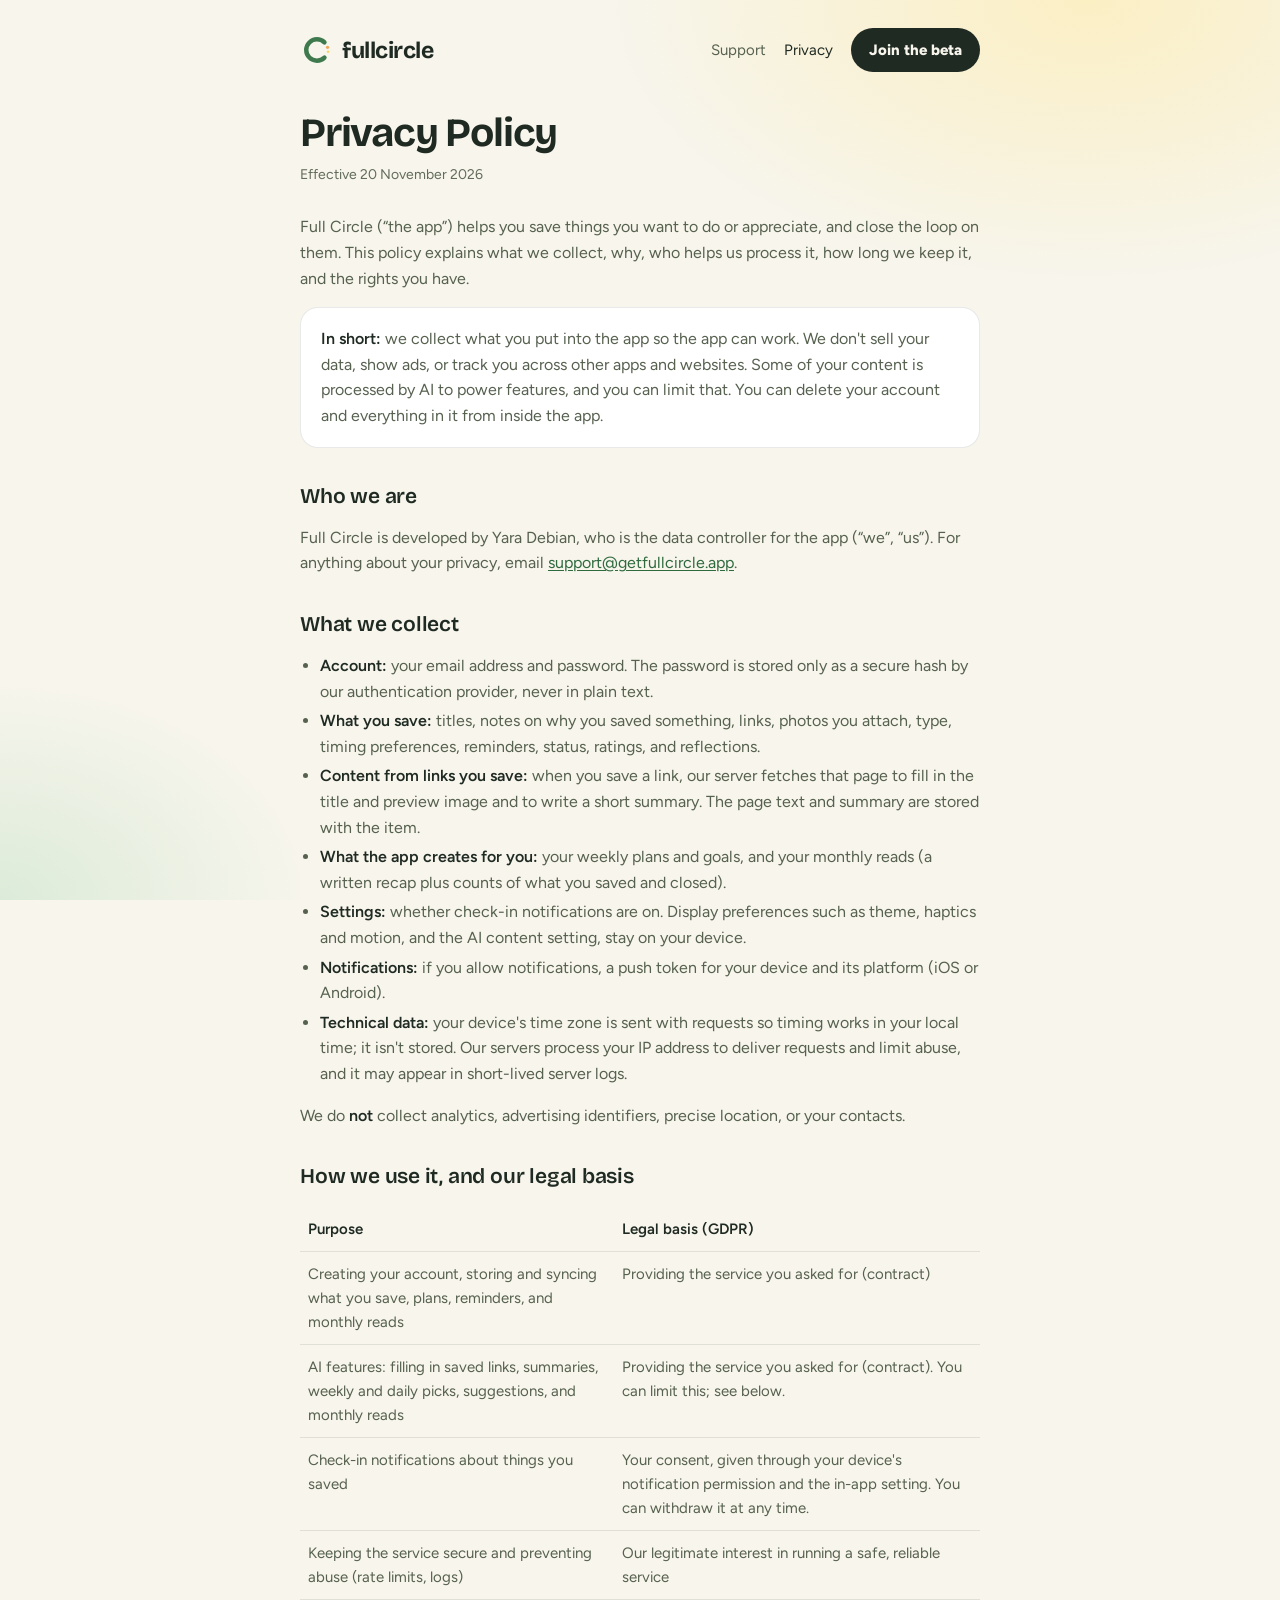
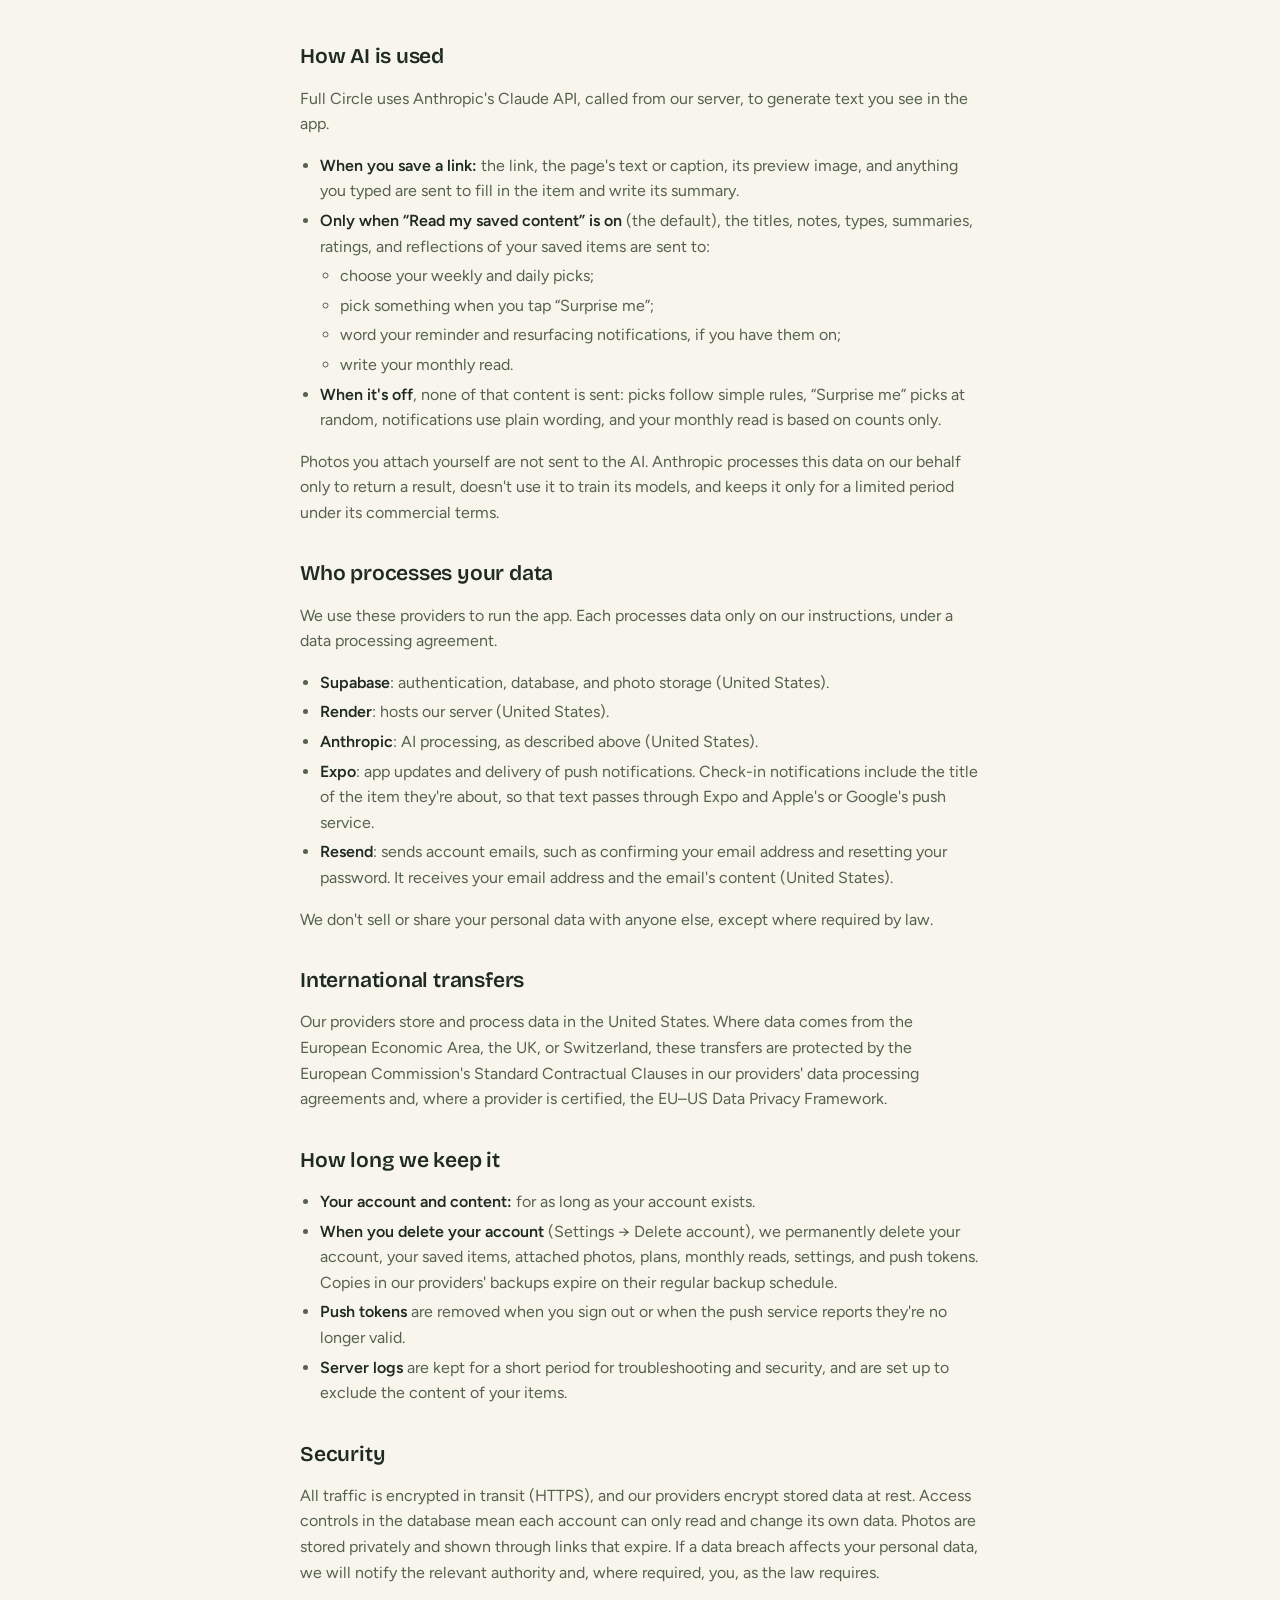
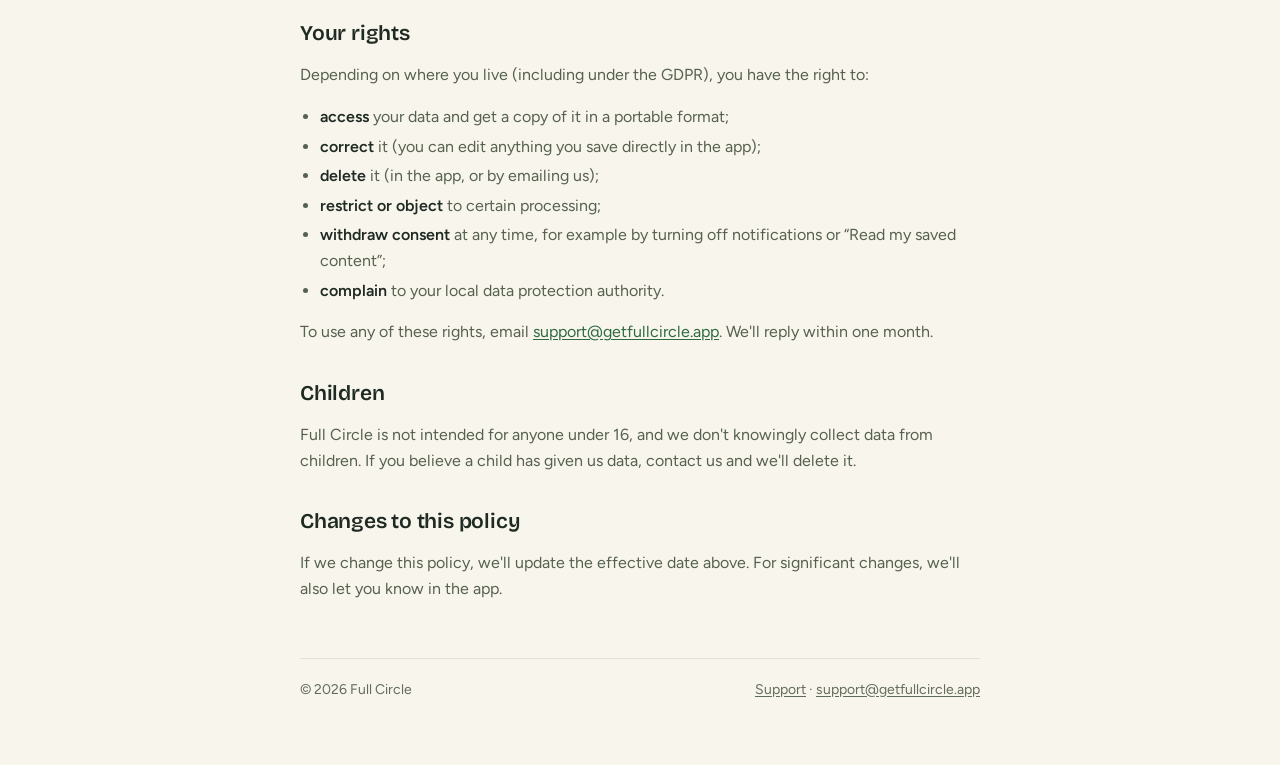
==== commit 511b0db4: "Host the email confirmation and password reset pages Links in sign-up and password-reset emails now " ====
--- a/privacy.html
+++ b/privacy.html
@@ -23,7 +23,7 @@
 
   <main>
   <h1>Privacy Policy</h1>
-  <p class="meta">Effective 8 November 2026</p>
+  <p class="meta">Effective 20 November 2026</p>
 
   <p>Full Circle (“the app”) helps you save things you want to do or appreciate, and close the loop on them. This policy explains what we collect, why, who helps us process it, how long we keep it, and the rights you have.</p>
 
@@ -80,6 +80,7 @@
     <li><strong>Render</strong>: hosts our server (United States).</li>
     <li><strong>Anthropic</strong>: AI processing, as described above (United States).</li>
     <li><strong>Expo</strong>: app updates and delivery of push notifications. Check-in notifications include the title of the item they're about, so that text passes through Expo and Apple's or Google's push service.</li>
+    <li><strong>Resend</strong>: sends account emails, such as confirming your email address and resetting your password. It receives your email address and the email's content (United States).</li>
   </ul>
   <p>We don't sell or share your personal data with anyone else, except where required by law.</p>
 
